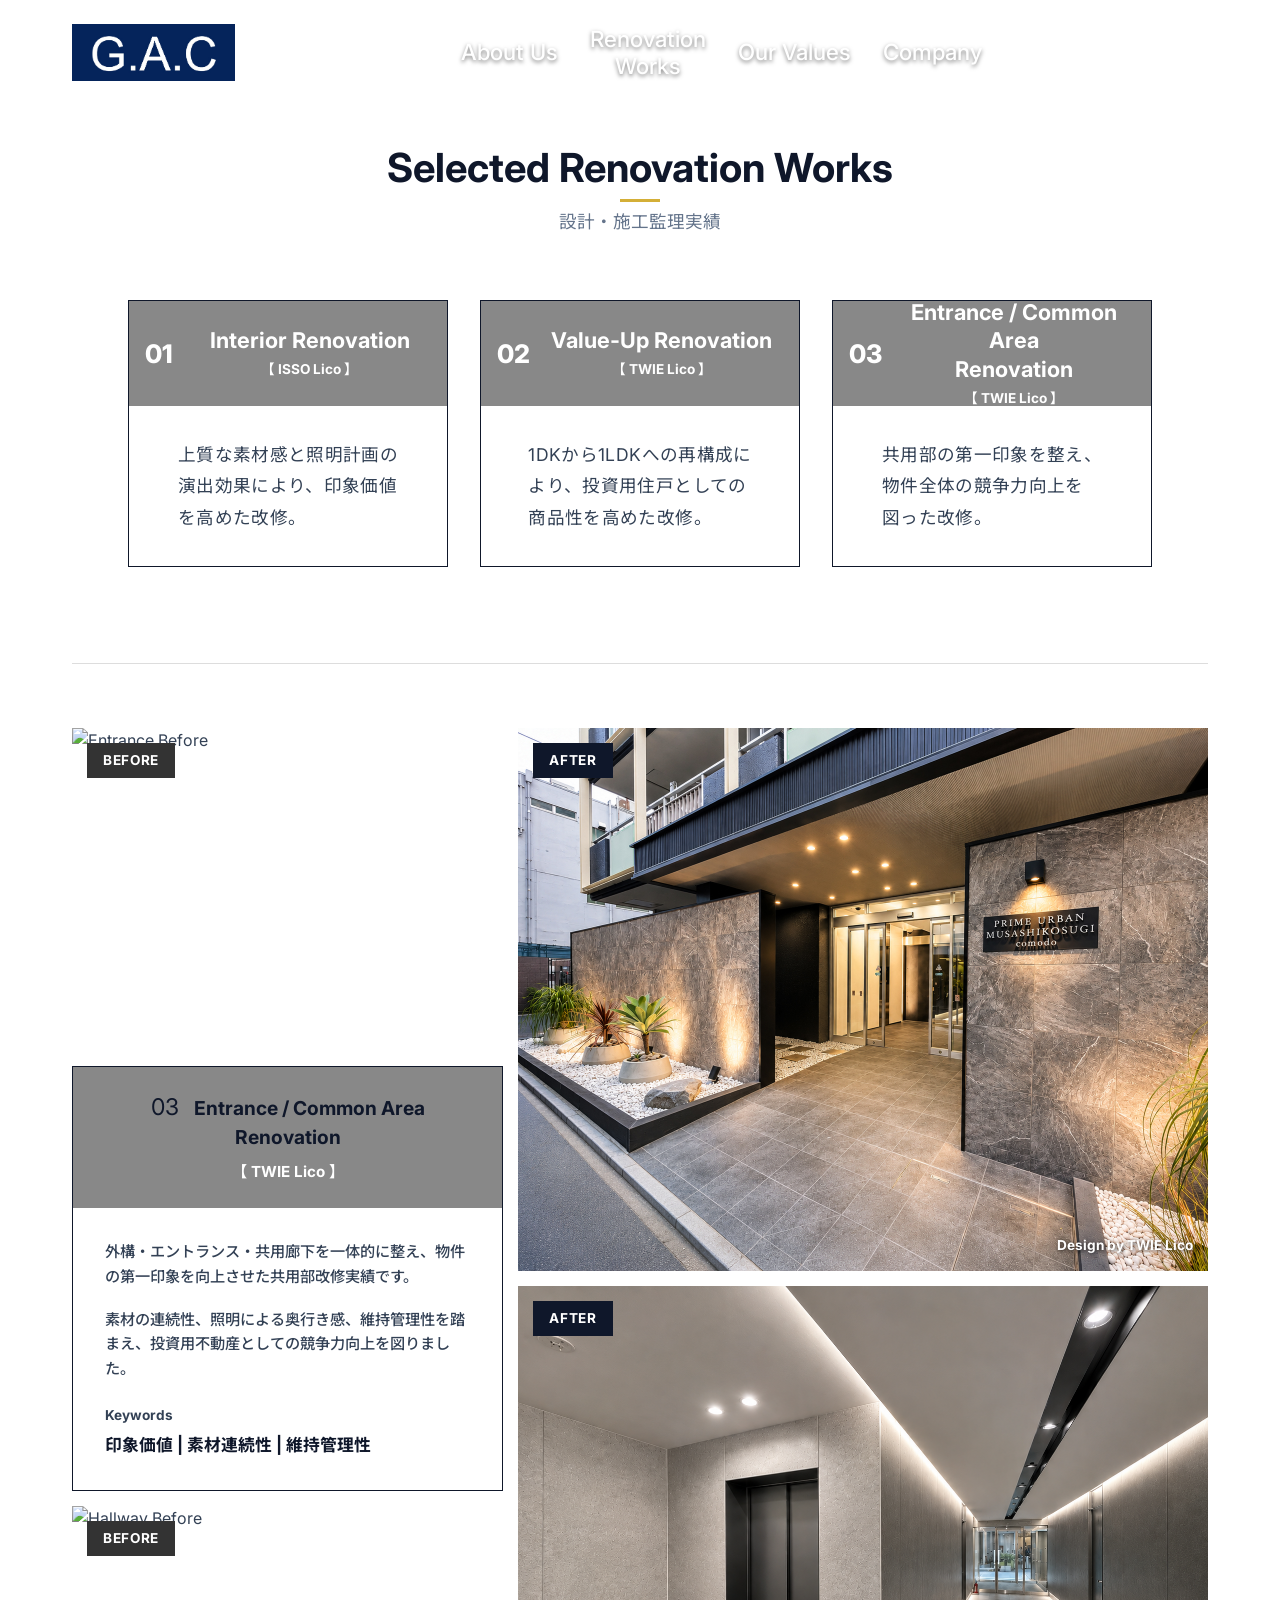
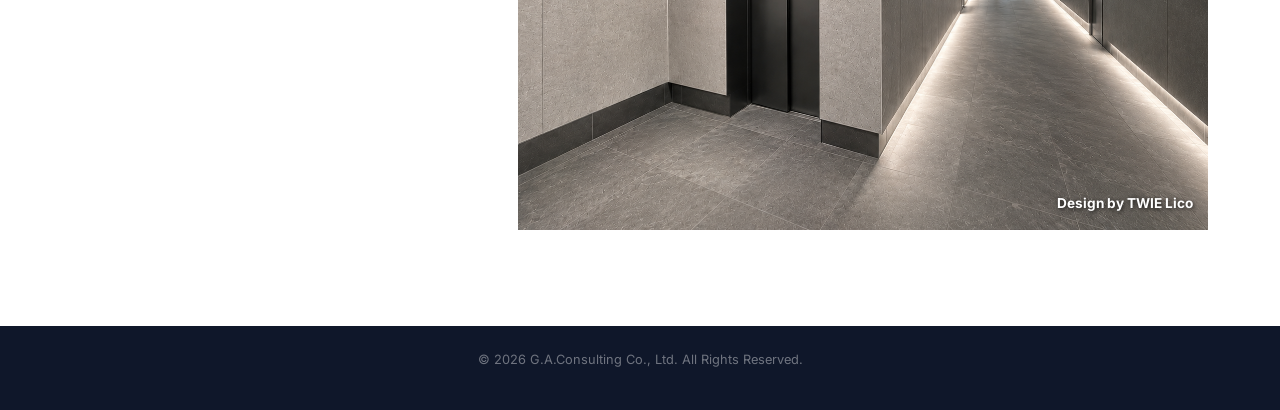
==== renovation-works.html @ d85e5817 "Update line breaks for Entrance Common Area Renovation" ====
<!DOCTYPE html>
<html lang="ja">

<head>
    <meta charset="UTF-8">
    <meta name="viewport" content="width=device-width, initial-scale=1.0">
    <title>Renovation Works - 株式会社G.A.Consulting</title>
    <meta name="description" content="株式会社G.A.Consultingのリノベーション実績。">
    <!-- Google Fonts -->
    <link rel="preconnect" href="https://fonts.googleapis.com">
    <link rel="preconnect" href="https://fonts.gstatic.com" crossorigin>
    <link
        href="https://fonts.googleapis.com/css2?family=Inter:wght@400;500;700;900&family=Noto+Sans+JP:wght@400;500;700&display=swap"
        rel="stylesheet">
    <link rel="stylesheet" href="styles.css?v=94.0">
</head>

<body>

    <!-- Navigation -->
    <nav class="navbar" id="navbar">
        <div class="nav-container">
            <a href="index.html#home" class="logo"><img src="images/gac-logo.jpg" alt="G.A.Consulting" class="logo-img"></a>
            <div class="nav-links">
                <a href="index.html#about">About Us</a>
                <a href="renovation-works.html">Renovation<br>Works</a>
                <a href="index.html#value">Our Values</a>
                <a href="index.html#company">Company</a>
            </div>
            <div class="hamburger">
                <span></span>
                <span></span>
                <span></span>
            </div>
        </div>
    </nav>

    <!-- Renovation Works Section -->
    <section class="section renovation-works-section">
        <div class="container fade-in">
            <div class="section-header">
                <h2 class="section-title">Selected Renovation Works</h2>
                <p class="section-description">設計・施工監理実績</p>
            </div>
            
            <div class="rw-cards">
                <!-- Card 1 -->
                <div class="rw-card">
                    <div class="rw-card-top">
                        <div class="rw-card-num">01</div>
                        <div class="rw-card-title-group">
                            <h3 class="rw-card-title">Interior Renovation</h3>
                            <div class="rw-card-subtitle">【 ISSO Lico 】</div>
                        </div>
                    </div>
                    <div class="rw-card-bottom">
                        <p>上質な素材感と照明計画の<br>演出効果により、印象価値<br>を高めた改修。</p>
                    </div>
                </div>
                
                <!-- Card 2 -->
                <div class="rw-card">
                    <div class="rw-card-top">
                        <div class="rw-card-num">02</div>
                        <div class="rw-card-title-group">
                            <h3 class="rw-card-title">Value-Up Renovation</h3>
                            <div class="rw-card-subtitle">【 TWIE Lico 】</div>
                        </div>
                    </div>
                    <div class="rw-card-bottom">
                        <p>1DKから1LDKへの再構成に<br>より、投資用住戸としての<br>商品性を高めた改修。</p>
                    </div>
                </div>
                
                <!-- Card 3 -->
                <a href="#work-03" class="rw-card" style="text-decoration: none; color: inherit; display: flex; flex-direction: column;">
                    <div class="rw-card-top">
                        <div class="rw-card-num">03</div>
                        <div class="rw-card-title-group">
                            <h3 class="rw-card-title">Entrance / Common Area<br>Renovation</h3>
                            <div class="rw-card-subtitle">【 TWIE Lico 】</div>
                        </div>
                    </div>
                    <div class="rw-card-bottom">
                        <p>共用部の第一印象を整え、<br>物件全体の競争力向上を<br>図った改修。</p>
                    </div>
                </a>
            </div>

            <!-- Work 03 Detail Section -->
            <div id="work-03" class="works-detail-section">
                <div class="works-detail-grid">
                    <!-- Left Column -->
                    <div class="works-col-left">
                        <div class="works-img-wrapper">
                            <span class="badge-before">BEFORE</span>
                            <img src="images/WORKS 03 BFORE1.jpg" alt="Entrance Before">
                        </div>
                        
                        <div class="works-info-box">
                            <div class="works-info-header">
                                <div class="works-info-title-group">
                                    <h4 class="works-info-title"><span style="font-size: 1.2em; font-weight: 400; margin-right: 15px;">03</span>Entrance / Common Area<br>Renovation</h4>
                                    <span class="works-info-subtitle">【 TWIE Lico 】</span>
                                </div>
                            </div>
                            <div class="works-info-body">
                                <p>外構・エントランス・共用廊下を一体的に整え、物件の第一印象を向上させた共用部改修実績です。</p>
                                <p>素材の連続性、照明による奥行き感、維持管理性を踏まえ、投資用不動産としての競争力向上を図りました。</p>
                                <div class="works-keywords">
                                    <span class="keyword-label">Keywords</span>
                                    <span class="keyword-text">印象価値 | 素材連続性 | 維持管理性</span>
                                </div>
                            </div>
                        </div>

                        <div class="works-img-wrapper">
                            <span class="badge-before">BEFORE</span>
                            <img src="images/WORKS 03 BFORE2.jpg" alt="Hallway Before">
                        </div>
                    </div>
                    
                    <!-- Right Column -->
                    <div class="works-col-right">
                        <div class="works-img-wrapper stretch-img">
                            <span class="badge-after">AFTER</span>
                            <img src="images/WORKS 03 AFTER1.jpg" alt="Entrance After">
                            <span class="badge-design">Design by TWIE Lico</span>
                        </div>
                        <div class="works-img-wrapper stretch-img">
                            <span class="badge-after">AFTER</span>
                            <img src="images/WORKS 03 AFTER2.png" alt="Hallway After">
                            <span class="badge-design">Design by TWIE Lico</span>
                        </div>
                    </div>
                </div>
            </div>
        </div>
    </section>

    <!-- Footer -->
    <footer class="footer">
        <div class="container">
            <div class="footer-bottom">
                <p>&copy; 2026 G.A.Consulting Co., Ltd. All Rights Reserved.</p>
            </div>
        </div>
    </footer>

    <script src="script.js"></script>
</body>

</html>
---- styles.css ----
:root {
    /* Color Palette - Intellectual & Trust */
    --primary: #0F172A; /* Deep Navy Blue (Original) */
    --primary-light: #1E293B;
    --accent: #D4AF37;  /* Subtle Gold */
    --accent-hover: #F3C453;
    --text-main: #334155;
    --text-muted: #64748B;
    --bg-main: #F8FAFC;
    --bg-alt: #FFFFFF;
    --glass-bg: rgba(255, 255, 255, 0.85);
    --glass-border: rgba(255, 255, 255, 0.2);
    --shadow-subtle: 0 4px 15px rgba(0, 0, 0, 0.05);
    --shadow-hover: 0 20px 40px rgba(15, 23, 42, 0.25);
}

.nowrap {
    display: inline-block;
    white-space: nowrap;
}

/* PC/スマホ表示切り替え用ユーティリティ */
.pc-only {
    display: block;
}
br.pc-only {
    display: initial;
}
.mobile-only {
    display: none;
}

/* スマホ専用改行：PCでは非表示、モバイルで有効化 */
.mobile-br {
    display: none;
}

.ib {
    display: inline-block;
    white-space: nowrap;
}

* {
    margin: 0;
    padding: 0;
    box-sizing: border-box;
}

html {
    scroll-behavior: smooth;
}

html {
    scroll-behavior: smooth;
}

body {
    font-family: 'Inter', 'Noto Sans JP', sans-serif;
    color: var(--text-main);
    background-color: var(--bg-main);
    line-height: 1.6;
    overflow-x: hidden;
}

.container {
    width: 100%;
    max-width: 1200px;
    margin: 0 auto;
    padding: 0 2rem;
}

/* Typography */
h1, h2, h3, h4 {
    color: var(--primary);
    line-height: 1.2;
}

p {
    margin-bottom: 1rem;
}

/* Buttons */
.btn {
    display: inline-block;
    padding: 0.8rem 2rem;
    font-weight: 500;
    text-decoration: none;
    border-radius: 4px;
    transition: all 0.3s cubic-bezier(0.25, 0.8, 0.25, 1);
    cursor: pointer;
    letter-spacing: 0.5px;
}

.btn-primary {
    background-color: var(--accent);
    color: var(--primary);
    box-shadow: 0 4px 14px 0 rgba(212, 175, 55, 0.39);
}

.btn-primary:hover {
    background-color: var(--accent-hover);
    transform: translateY(-2px);
    box-shadow: 0 6px 20px rgba(212, 175, 55, 0.5);
}

/* Navigation */
.navbar {
    position: fixed;
    top: 0;
    width: 100%;
    z-index: 1000;
    transition: all 0.4s ease;
    padding: 1.5rem 0;
    background: transparent;
}

.navbar.scrolled {
    background: var(--glass-bg);
    backdrop-filter: blur(12px);
    -webkit-backdrop-filter: blur(12px);
    box-shadow: var(--shadow-subtle);
    padding: 1rem 0;
}

.nav-container {
    max-width: 1200px;
    margin: 0 auto;
    padding: 0 2rem;
    display: flex;
    justify-content: space-between;
    align-items: center;
}

.logo {
    font-size: 1.5rem;
    font-weight: 700;
    color: var(--primary);
    text-decoration: none;
    letter-spacing: 1px;
    display: flex;
    align-items: center;
}

.logo-img {
    height: 57px;
    width: auto;
    display: block;
    object-fit: contain;
}

.footer-logo-img {
    height: 60px;
    width: auto;
    margin: 0 auto 0.5rem;
    display: block;
}

.navbar.scrolled .logo, .navbar.scrolled .nav-links a {
    color: var(--primary);
}
.navbar.transparent .logo, .navbar.transparent .nav-links a {
    color: #fff;
    text-shadow: 0 2px 4px rgba(0,0,0,0.5);
}

.nav-links {
    display: flex;
    gap: 2rem;
    align-items: center;
}

.nav-links a {
    text-decoration: none;
    font-weight: 500;
    font-size: 1.4rem;
    transition: color 0.3s ease;
    position: relative;
    text-align: center;
    line-height: 1.2;
}

.nav-links a::after {
    content: '';
    position: absolute;
    width: 0;
    height: 2px;
    bottom: -4px;
    left: 0;
    background-color: var(--accent);
    transition: width 0.3s ease;
}

.nav-links a:hover::after {
    width: 100%;
}

/* Hero Section */
.hero {
    position: relative;
    height: 100vh;
    min-height: 600px;
    display: flex;
    align-items: center;
    justify-content: center;
    background-image: url('images/hp-title.jpg');
    background-size: cover;
    background-position: center;
    overflow: hidden;
}

/* Abstract architectural background elements */
.hero::before {
    content: '';
    position: absolute;
    width: 150vw;
    height: 150vw;
    border: 1px solid rgba(255,255,255,0.05);
    border-radius: 50%;
    top: -50vw;
    right: -25vw;
}
.hero::after {
    content: '';
    position: absolute;
    width: 100vw;
    height: 100vw;
    border: 1px solid rgba(212, 175, 55, 0.1);
    border-radius: 50%;
    bottom: -50vw;
    left: -20vw;
}

.hero-content {
    position: relative;
    z-index: 2;
    text-align: center;
    color: white;
    max-width: 800px;
    padding: 0 2rem;
    opacity: 0;
    transform: translateY(30px);
    animation: fadeUp 1s cubic-bezier(0.16, 1, 0.3, 1) forwards 0.3s;
}

.hero-title {
    color: white;
    font-size: 3.5rem;
    margin-bottom: 1.5rem;
    letter-spacing: -1px;
    font-weight: 700;
}

.hero-subtitle {
    font-size: 1.2rem;
    margin-bottom: 2.5rem;
    color: rgba(255, 255, 255, 0.8);
    font-weight: 400;
}

.hero-watermark {
    position: absolute;
    bottom: 30px;
    right: 30px;
    background-color: rgba(15, 23, 42, 0.4); /* Thinner navy transparency */
    color: white;
    padding: 6px 16px;
    font-size: 0.95rem;
    font-weight: 500;
    z-index: 5;
    letter-spacing: 0.05em;
    pointer-events: none;
}

/* Sections General */
.section {
    padding: 6rem 0;
}

.section-header {
    text-align: center;
    margin-bottom: 4rem;
}

.section-title {
    font-size: 2.5rem;
    margin-bottom: 1rem;
    position: relative;
    display: inline-block;
}

.section-title::after {
    content: '';
    position: absolute;
    width: 40px;
    height: 3px;
    background-color: var(--accent);
    bottom: -10px;
    left: 50%;
    transform: translateX(-50%);
}

.section-description {
    color: var(--text-muted);
    font-size: 1.1rem;
}

/* About Section */
.about-grid {
    display: grid;
    grid-template-columns: 1fr 1fr;
    gap: 4rem;
    align-items: center;
}

.about-text {
    font-size: 1.1rem;
    color: var(--text-main);
}

.about-paragraph {
    position: relative;
    padding-left: 1.2rem;
    margin-bottom: 3rem;
    line-height: 1.8;
}

.about-paragraph::before {
    content: '';
    position: absolute;
    left: 0;
    top: 0;
    bottom: 0;
    width: 4px;
    background-color: #cbd5e1;
}

.about-block-title {
    font-size: 1.4rem;
    font-weight: 700;
    color: var(--primary);
    margin-bottom: 0.5rem;
    line-height: 1.2;
}

.about-paragraph p {
    margin-bottom: 0;
}

.text-accent-blue {
    color: #3b5a82;
    font-weight: 700;
}

.about-image-wrapper {
    width: 100%;
    border-radius: 0;
    overflow: hidden;
    box-shadow: var(--shadow-hover);
    position: relative;
    background: var(--primary);
}

.about-img {
    width: 100%;
    height: auto;
    display: block;
    object-fit: cover;
    transition: transform 0.5s ease;
}

.about-image-wrapper:hover .about-img {
    transform: scale(1.5);
}

.glass-card {
    background: var(--glass-bg);
    backdrop-filter: blur(16px);
    -webkit-backdrop-filter: blur(16px);
    border: 1px solid var(--glass-border);
    border-radius: 12px;
    padding: 2.5rem;
    box-shadow: var(--shadow-subtle);
}

.structure-card {
    height: 300px;
    display: flex;
    flex-direction: column;
    justify-content: center;
    align-items: center;
    position: relative;
    background: linear-gradient(135deg, #f8fafc 0%, #e2e8f0 100%);
    overflow: hidden;
}

.structure-line {
    width: 60%;
    height: 2px;
    background-color: var(--primary);
    margin: 10px 0;
    position: relative;
    opacity: 0.3;
}
.line-1 { transform: translateX(-20px); width: 80%; }
.line-2 { transform: translateX(20px); }
.line-3 { transform: translateX(-10px); width: 40%; }
.structure-card span {
    margin-top: 2rem;
    font-weight: 500;
    color: var(--primary-light);
    letter-spacing: 2px;
    text-transform: uppercase;
    font-size: 0.85rem;
}

/* Value Section */
.value-section {
    background-color: var(--bg-alt);
}

.value-cards {
    display: grid;
    grid-template-columns: repeat(3, 1fr);
    gap: 1.5rem;
    margin-bottom: 5rem;
}

.value-card {
    background: white;
    padding: 2.5rem 2rem;
    border-radius: 12px;
    box-shadow: 0 10px 30px rgba(0, 0, 0, 0.05);
    transition: all 0.3s ease;
    text-align: left;
    text-decoration: none !important; /* Remove blue underline */
    color: inherit !important;
    display: block;
}

.value-card * {
    text-decoration: none !important;
}

.value-card:hover {
    transform: translateY(-5px);
    box-shadow: 0 20px 40px rgba(0, 0, 0, 0.08);
}

.card-header-row {
    display: flex !important;
    flex-direction: row !important;
    align-items: center;
    gap: 1.2rem;
    margin-bottom: 2rem;
}

.card-num {
    font-size: 2.2rem;
    font-weight: 700;
    color: #e2e8f0; /* Balanced grey as in Image (Right) */
    line-height: 1;
    margin: 0;
}

.card-tag {
    background: var(--primary);
    color: white;
    padding: 0.4rem 1.2rem;
    border-radius: 4px;
    font-size: 1rem;
    font-weight: 700;
    white-space: nowrap;
    margin: 0;
}

.card-text {
    color: var(--text-main);
    font-size: 0.95rem;
    line-height: 1.8;
}

/* Value Flow Section */
.value-flow {
    max-width: 900px;
    margin: 0 auto;
    padding: 4rem 2rem;
    background: var(--bg-main);
    border-radius: 12px;
}

.text-navy-bold {
    color: #002B5B; /* GAC Logo Navy */
    font-weight: 700;
}

.flow-header {
    text-align: center;
    margin-bottom: 3rem;
}

.flow-title {
    font-size: 1.8rem;
    color: var(--primary);
    margin-bottom: 0.5rem;
}

.flow-subtitle {
    color: var(--text-muted);
    font-size: 0.9rem;
    margin-bottom: 2rem;
}

.flow-message-box {
    display: inline-block;
    padding: 1.2rem 2.5rem;
    max-width: 95%; /* スマホでもはみ出さないように */
    border: 1px solid #e2e8f0;
    background-color: white;
    border-radius: 12px;
    box-shadow: 0 10px 25px rgba(0, 0, 0, 0.05);
    margin: 1rem auto 0;
}

.flow-message-box p {
    color: var(--primary);
    font-weight: 700;
    font-size: 1.0rem;
    margin: 0;
    line-height: 2em;
    text-align: center; /* Maintained center-align for PC */
}

/* Flow Images Grid */
.flow-images-grid {
    display: flex;
    gap: 0.8rem;
    margin: 1rem 0;
}

.flow-img-wrapper {
    position: relative;
    border-radius: 4px;
    overflow: hidden;
    border: 1px solid #e2e8f0;
    flex: 0 1 auto; /* 自然な幅を維持 */
}

.flow-img-wrapper img {
    height: 220px; /* PC版では上下（高さ）を揃える */
    width: auto;
    max-width: 100%;
    display: block;
    object-fit: contain; /* トリミングしない */
}

.img-label {
    position: absolute;
    top: 0;
    left: 0;
    background: #475569;
    color: white;
    padding: 0.2rem 0.6rem;
    font-size: 0.75rem;
    font-weight: 500;
}

.flow-container {
    display: flex;
    flex-direction: column;
    gap: 0;
}

.flow-item {
    display: grid;
    grid-template-columns: 200px 1fr;
    gap: 2rem;
    padding: 2rem 0;
    scroll-margin-top: 120px; /* Offset to keep target title visible below the header */
}

.flow-side {
    text-align: right;
    display: flex;
    flex-direction: column;
    justify-content: flex-start;
    padding-top: 5px; /* Precision downward shift to match tag row center */
}

.phase-title {
    font-weight: 700;
    color: var(--primary);
    font-size: 1.1rem;
    line-height: 1; /* Match header row */
}

.phase-duration {
    color: var(--text-muted);
    font-size: 0.85rem;
    margin-top: 0.2rem;
}

.flow-main {
    position: relative;
    padding-left: 2.2rem;
    padding-bottom: 2.5rem; /* 矢印の位置を下げるために余白を追加 */
}

/* The Vertical Line */
.flow-main::before {
    content: '';
    position: absolute;
    left: 0;
    top: 0;
    width: 3px;
    height: 100%;
    background: #cbd5e1;
    z-index: 1;
}

/* Only Phase 1 line starts from the number's center */
.flow-item:first-of-type .flow-main::before {
    top: 15px;
    height: calc(100% - 15px);
}

/* Only last phase line ends at the number's center */
.flow-item:last-of-type .flow-main::before {
    height: 15px;
}

.flow-dot {
    position: absolute;
    left: 1.5px;
    transform: translateX(-50%);
    top: 5px; /* Precision downward shift to match tag center */
    width: 2.5rem; /* Fixed width to ensure stable centering regardless of font glyph width */
    text-align: center;
    font-size: 1.4rem;
    font-weight: 800;
    color: #cbd5e1;
    background: #f8fafc;
    z-index: 2;
    line-height: 1;
    letter-spacing: -0.05em;
}

/* Mask the timeline line sticking out above the numbers */
.flow-dot::before {
    content: '';
    position: absolute;
    top: -10px;
    left: 0;
    right: 0;
    height: 10px;
    background: #f8fafc; /* Match Value Flow background */
    z-index: -1;
}

/* Arrow at the bottom of the line */
.flow-main::after {
    content: '';
    position: absolute;
    left: -5.5px; /* Centered on 3px line (center at 1.5px, width 14px -> 1.5 - 7 = -5.5) */
    bottom: 0;
    width: 0;
    height: 0;
    border-left: 7px solid transparent;
    border-right: 7px solid transparent;
    border-top: 11px solid #cbd5e1;
    z-index: 2;
}

.flow-item:last-child .flow-main {
    border-left-color: transparent;
}

.flow-item:last-child .flow-main::before,
.flow-item:last-child .flow-main::after {
    display: none !important;
}

.flow-tag-row {
    display: flex;
    align-items: center;
    gap: 1.5rem;
    margin-bottom: 1rem;
    flex-wrap: wrap;
}

.flow-tag {
    display: inline-block;
    background: var(--primary);
    color: white;
    padding: 0.3rem 1rem;
    border-radius: 4px;
    font-size: 0.85rem;
    font-weight: 600;
}

.flow-catchphrase {
    color: var(--primary);
    font-weight: 700;
    font-size: 1rem;
    position: relative;
}

.flow-catchphrase::before {
    content: '';
    position: absolute;
    left: -1rem;
    top: 50%;
    width: 4px;
    height: 4px;
    background: var(--accent);
    border-radius: 50%;
    transform: translateY(-50%);
}

.flow-content ol {
    list-style: none;
    counter-reset: flow-counter;
}

.flow-content ol > li {
    counter-increment: flow-counter;
    position: relative;
    padding-left: 2rem;
    margin-bottom: 1rem;
    color: var(--text-main);
}

.flow-content ol > li:last-child {
    margin-bottom: 0;
}

.flow-content ol > li::before {
    content: counter(flow-counter);
    position: absolute;
    left: 0;
    top: 2px;
    width: 1.4rem;
    height: 1.4rem;
    background: #e2e8f0;
    color: var(--primary);
    border-radius: 50%;
    display: flex;
    align-items: center;
    justify-content: center;
    font-size: 0.75rem;
    font-weight: 700;
}

.sub-card {
    background: white;
    border: 1px solid #e2e8f0;
    padding: 1rem;
    border-radius: 6px;
    margin-top: 0.5rem;
    font-size: 0.9rem;
    color: var(--text-muted);
    border-left: 4px solid var(--accent);
}

.flow-divider {
    display: block;        /* グリッドではなくブロックとして扱う */
    width: fit-content;    /* 文字数に合わせる */
    margin: 1.5rem 0 1.5rem 232px; /* 左端から縦線の位置（232px）までマージンを取る */
    transform: translateX(-50%);   /* 自分の幅の半分だけ戻して、線を中央にする */
    padding: 0.8rem 2.5rem;
    background: #f0f7ff;
    border: 1px solid #cbd5e1;
    border-radius: 4px;
    font-weight: 700;
    font-size: 0.9rem;
    color: var(--primary);
    white-space: nowrap;   /* 改行を防いで幅を安定させる */
    z-index: 5;
    position: relative;
}

.flow-divider span {
    font-weight: normal;
    font-size: 0.8rem;
    color: var(--text-muted);
}

.duration-guide {
    margin-top: 1.5rem;
    padding-top: 1.5rem;
    border-top: 1px dashed #cbd5e1;
}

.duration-guide strong {
    display: block;
    margin-bottom: 0.8rem;
    font-size: 0.9rem;
    color: var(--primary);
}

.duration-guide small {
    display: block;
    margin-top: 1rem;
    color: var(--text-muted);
}

/* Company Section */
.company-table-wrapper {
    max-width: 800px;
    margin: 0 auto;
    padding: 0;
    overflow: hidden;
}

.company-table {
    width: 100%;
    border-collapse: collapse;
    background: white;
}

.company-table th, .company-table td {
    padding: 1.5rem;
    border-bottom: 1px solid #e2e8f0;
    text-align: left;
}

.company-table tr:last-child th,
.company-table tr:last-child td {
    border-bottom: none;
}

.company-table th {
    width: 30%;
    color: var(--primary);
    font-weight: 500;
    background-color: #f8fafc;
}

.company-table td {
    color: var(--text-main);
}

/* Representative Profile */
.representative-profile {
    max-width: 800px;
    margin: 4rem auto 0;
}

.profile-header {
    text-align: left;
    margin-bottom: 1.5rem;
}

.profile-header h3 {
    font-size: 1.4rem;
    color: var(--primary);
    margin-bottom: 0.2rem;
}

.profile-header p {
    font-size: 0.9rem;
    color: var(--text-muted);
}

.profile-card {
    background: white;
    padding: 2.5rem;
    border-radius: 8px;
    box-shadow: var(--shadow-subtle);
}

.profile-card h4 {
    font-size: 1.2rem;
    color: var(--text-main);
    margin-bottom: 1.5rem;
    padding-bottom: 1rem;
    border-bottom: 1px solid #e2e8f0;
    display: flex;
    align-items: center;
    gap: 0.5rem;
}

.profile-card h4 span {
    font-size: 0.95rem;
    color: var(--text-muted);
    font-weight: normal;
}

.profile-card p {
    line-height: 1.8;
    color: var(--text-muted);
    margin-bottom: 1.5rem;
}

.profile-card p:last-child {
    margin-bottom: 0;
}

/* Footer */
.footer {
    background-color: var(--primary);
    color: white;
    padding: 1.5rem 0;
}

.footer-content {
    display: none;
}

.footer-brand h2 {
    color: white;
    margin-bottom: 0.5rem;
}

.footer-brand p {
    color: rgba(255,255,255,0.6);
    font-size: 0.9rem;
}

.footer-contact {
    text-align: right;
    color: rgba(255,255,255,0.8);
    font-size: 0.9rem;
}

.footer-bottom {
    text-align: center;
    color: rgba(255,255,255,0.4);
    font-size: 0.8rem;
}

/* Animations */
@keyframes fadeUp {
    from {
        opacity: 0;
        transform: translateY(30px);
    }
    to {
        opacity: 1;
        transform: translateY(0);
    }
}

.fade-in {
    opacity: 0;
    transform: translateY(20px);
    transition: opacity 0.8s cubic-bezier(0.16, 1, 0.3, 1), transform 0.8s cubic-bezier(0.16, 1, 0.3, 1);
}

.fade-in.visible {
    opacity: 1;
    transform: translateY(0);
}

/* Professional Team Section */
.team-section {
    background-color: var(--bg-alt);
}

.team-content {
    max-width: 800px;
    margin: 0 auto;
}

.team-content {
    max-width: 950px;
    margin: 0 auto;
}

.team-long-description {
    line-height: 2;
    color: var(--text-main);
    margin-bottom: 3.5rem;
    text-align: center; /* Maintained center-align for PC */
    font-weight: 500;
}

.team-stats-wrapper {
    display: flex;
    justify-content: center;
}

.team-stats-list {
    list-style: none;
    padding: 0;
    display: flex;
    flex-direction: column;
    gap: 1.2rem;
}

.team-stats-list li {
    font-size: 1.1rem;
    display: flex;
    align-items: center;
    justify-content: space-between;
    width: 420px; /* Expanded from 320px to fit longer qualification titles in one line */
}

.team-stats-list .qualification {
    color: var(--text-main);
    font-weight: 500;
}

.team-stats-list .count {
    color: var(--primary);
    font-weight: 700;
    font-size: 1.2rem;
    min-width: 60px;     /* 数字エリアの幅を固定してズレを防止 */
    text-align: right;    /* 右端にピタッと揃える */
}

.design-division {
    margin-top: 4rem;
    padding: 2.5rem 2rem;
    border: 1.5px solid var(--primary);
    text-align: center;
    background: white;
    max-width: 830px;
    margin-left: auto;
    margin-right: auto;
}

.design-division-header {
    font-size: 1.6rem;
    color: var(--text-main);
    margin-bottom: 1rem;
    letter-spacing: 0.05em;
    font-weight: 700;
}

.design-division-header .divider {
    font-weight: normal;
    color: #cbd5e1;
    margin: 0 0.8rem;
}

.design-division-header .brand-name {
    color: #777;
    font-weight: 900;
}

.mobile-br {
    display: none;
}

.design-division p {
    line-height: 1.8;
    color: var(--text-main);
    font-weight: 500;
    font-size: 1.05rem;
    margin-bottom: 0;
}

/* Renovation Works Page */
.renovation-works-section {
    padding: 144px 0 6rem 0;
    background-color: #ffffff;
    min-height: 80vh;
}

.rw-main-title {
    text-align: center;
    font-size: 1.8rem;
    font-weight: 700;
    color: #000;
    margin-bottom: 3.5rem;
    letter-spacing: 0.05em;
}

.rw-cards {
    display: flex;
    justify-content: center;
    gap: 2rem;
    flex-wrap: wrap;
    max-width: 1050px;
    margin: 0 auto;
}

.rw-card {
    width: 100%;
    max-width: 320px;
    display: flex;
    flex-direction: column;
    border: 1px solid var(--primary);
    background: #fff;
}

.rw-card-top {
    background-color: #888888;
    color: #ffffff;
    display: flex;
    padding: 0.5rem 1rem;
    align-items: center;
    height: 105px;
    box-sizing: border-box;
}

.rw-card-num {
    font-size: 1.6rem;
    font-family: 'Inter', sans-serif;
    font-weight: 800;
    line-height: 1;
    margin-right: 0.5rem;
    width: 35px;
}

.rw-card-title-group {
    flex: 1;
    text-align: center;
}

.rw-card-title {
    font-size: 1.36rem;
    font-weight: 700;
    color: #ffffff;
    line-height: 1.3;
    margin-bottom: 0.3rem;
}

.rw-card-subtitle {
    font-size: 0.85rem;
    font-weight: 700;
    color: #ffffff;
}

.rw-card-bottom {
    padding: 2rem 1.5rem;
    min-height: 160px;
    background-color: #ffffff;
    display: flex;
    flex-direction: column;
    justify-content: center;
    align-items: center;
}

.rw-card-bottom p {
    font-size: 1.1rem;
    line-height: 1.8;
    color: var(--text-main);
    margin: 0;
    letter-spacing: 0.02em;
}

/* Works Detail Section (03) */
.works-detail-section {
    margin-top: 6rem;
    padding-top: 4rem;
    border-top: 1px solid #ddd;
}

.works-detail-grid {
    display: grid;
    grid-template-columns: 1fr 1.6fr;
    gap: 15px;
}

.works-col-left, .works-col-right {
    display: flex;
    flex-direction: column;
    gap: 15px;
}

.works-img-wrapper {
    position: relative;
    width: 100%;
}

.works-info-box {
    border: 1px solid var(--primary);
    display: flex;
    flex-direction: column;
}

.works-info-header {
    background-color: #888888;
    color: #fff;
    padding: 1.5rem 1rem;
    display: flex;
    align-items: center;
    justify-content: center;
}

.works-info-title-group {
    text-align: center;
}

.works-info-title {
    font-size: 1.2rem;
    font-weight: 700;
    line-height: 1.4;
    margin-bottom: 0.5rem;
}

.works-info-subtitle {
    font-size: 0.95rem;
    font-weight: 700;
}

.works-info-body {
    background-color: #fff;
    padding: 2rem;
}

.works-info-body p {
    font-size: 0.95rem;
    line-height: 1.6;
    margin-bottom: 1.2rem;
    color: var(--text-main);
    font-weight: 500;
}

.works-keywords {
    margin-top: 1.5rem;
}

.works-keywords .keyword-label {
    display: block;
    font-size: 0.85rem;
    font-weight: 700;
    margin-bottom: 0.3rem;
}

.works-keywords .keyword-text {
    font-size: 1.05rem;
    font-weight: 700;
    color: var(--primary);
}

.works-col-left .works-img-wrapper {
    aspect-ratio: 4/3;
}

.works-col-left .works-img-wrapper img {
    width: 100%;
    height: 100%;
    object-fit: cover;
    display: block;
}

.works-col-right .stretch-img {
    flex: 1;
    height: 100%;
}

.works-col-right .stretch-img img {
    width: 100%;
    height: 100%;
    object-fit: cover;
    display: block;
}

.badge-before, .badge-after {
    position: absolute;
    top: 15px;
    left: 15px;
    padding: 0.4rem 1rem;
    font-size: 0.85rem;
    font-weight: 700;
    color: #fff;
    letter-spacing: 0.05em;
    z-index: 2;
}

.badge-before {
    background-color: #333333;
}

.badge-after {
    background-color: var(--primary);
}

.badge-design {
    position: absolute;
    bottom: 15px;
    right: 15px;
    font-size: 0.85rem;
    font-weight: 700;
    color: #fff;
    z-index: 2;
    text-shadow: 1px 1px 4px rgba(0,0,0,0.8);
}

html {
    scroll-behavior: smooth;
}

/* Responsive */
@media (max-width: 768px) {
    .about-grid {
        grid-template-columns: 1fr;
    }
    
    .works-detail-grid {
        grid-template-columns: 1fr;
    }
    
    .works-col-right .stretch-img {
        aspect-ratio: 4/3;
        flex: none;
    }
    
    .section {
        padding: 2.7rem 0; /* 元の6remから55%削減 */
    }
    
    .section-header {
        margin-bottom: 2.0rem; /* スマホ版のみ50%詰める（元の4remから） */
    }
    
    .hero-title {
        font-size: 2.5rem;
    }
    
    .hero {
        background-position: 30% center;
    }
    
    .nav-container {
        flex-direction: column;
        gap: 0.5rem;
    }
    
    .navbar {
        background: var(--glass-bg) !important;
        backdrop-filter: blur(12px) !important;
        -webkit-backdrop-filter: blur(12px) !important;
        box-shadow: var(--shadow-subtle) !important;
        padding: 0.7rem 0 !important; /* 1remから30%削減 */
    }
    
    .navbar .logo, .navbar .nav-links a {
        color: var(--primary) !important;
        text-shadow: none !important;
    }
    
    .nav-links {
        display: flex;
        flex-wrap: wrap;
        justify-content: center;
        gap: 1rem;
    }
    
    .nav-links a {
        font-size: 0.85rem !important;
        line-height: 0.85 !important; /* 1.2から約30%削減 */
    }
    
    .logo-img {
        height: 34px !important;
    }
    
    .footer-content {
        flex-direction: column;
        text-align: center;
        gap: 2rem;
    }
    
    .profile-card {
        padding: 1.5rem;
    }
    
    .profile-card h4 {
        flex-direction: column;
        align-items: flex-start;
        gap: 0.3rem;
    }
    
    .profile-card h4 .pipe {
        display: none;
    }
    
    .footer-contact {
        text-align: center;
    }
    
    .company-table th, .company-table td {
        display: block;
        width: 100%;
    }
    
    .company-table th {
        padding-bottom: 0.5rem;
        background-color: transparent;
        padding-top: 1.5rem;
        border-bottom: none; /* スマホ版では見出し下の線を消去 */
    }
    .profile-card h4 {
        border-bottom: none; /* 代表者名の下の線を消去 */
        margin-bottom: 0.5rem;
    }
    .company-table td {
        padding-top: 0;
    }
    
    .value-flow {
        padding: 0.5rem 1rem; /* 0.96remから削減 */
    }
    
    .flow-header {
        margin-bottom: 0.75rem; /* 1.44remから約半分に削減 */
    }
    
    .flow-title {
        margin-bottom: 0.24rem;
    }
    
    .flow-item {
        grid-template-columns: 1fr;
        gap: 0rem;
        padding: 1rem 0; /* 2remから半分に削減 */
    }
    
    .flow-side {
        text-align: left;
    }
    
    .flow-main {
        margin-top: 0.5rem;
        padding-left: 1.5rem;
        padding-bottom: 2rem;
        border-left: none;
    }
    
    .flow-tag-row {
        gap: 0.5rem;
    }
    
    .value-cards {
        grid-template-columns: 1fr;
        gap: 0.5rem; /* 1.05remからさらに半分程度に削減 */
        margin-bottom: 2.5rem; /* 5remから半分に削減 */
    }

    .value-card {
        padding-top: 1.25rem; /* 2.5remから半分に削減 */
        padding-bottom: 1.25rem; /* 1.75remからさらに削減 */
    }
    
    .card-header-row {
        gap: 0.8rem;
        margin-bottom: 1.5rem;
    }
    
    .card-num {
        font-size: 1.8rem;
    }
    
    .card-tag {
        font-size: 0.9rem;
        padding: 0.4rem 1rem;
    }
    
    .flow-message-box {
        padding: 0.48rem;
        width: 100%;
    }

    .flow-images-grid {
        flex-direction: column;
        gap: 0.8rem;
    }
    
    .flow-img-wrapper img {
        width: 100%; /* スマホ版では左右（幅）を揃える */
        height: auto;
    }
    
    .flow-message-box p {
        font-size: 0.9rem;
    }
    
    .flow-divider {
        grid-column: 1;
        margin-left: 0;
        flex-direction: column;
        align-items: center;
        text-align: center;
        gap: 0.3rem;
        padding: 0.8rem 1rem;
    }
    
    .flow-catchphrase {
        font-size: 0.9rem;
    }
    
    .team-stats-list {
        gap: 0.85rem;
    }
    
    .team-stats-list li {
        width: 100%;
        max-width: none; 
        font-size: 0.95rem; /* 文字サイズを戻して読みやすく */
        gap: 15px;
    }
    .team-stats-list .count {
        font-size: 1.15rem; /* 数字の存在感を戻す */
    }
    .flow-tag-row {
        flex-direction: column;
        align-items: flex-start;
        gap: 0.5rem;
    }
    
    .flow-divider {
        margin: 1.5rem auto; /* スマホ版はシンプルに中央寄せ */
        transform: none;      /* PC版のずらし設定を解除 */
        width: fit-content;
        padding: 0.8rem 1.5rem;
        display: block;
        text-align: center;
    }
    .flow-catchphrase::before {
        display: none;
    }
    .pc-only {
        display: none;
    }
    .mobile-br {
        display: block;
    }
    .design-division {
        margin-top: 3rem;
        padding: 2rem 0.8rem; /* 文字サイズ拡大に合わせ、わずかに余白を調整 */
    }
    .design-division-header {
        display: flex;
        flex-direction: column;
        align-items: center;
        gap: 0.5rem;
        font-size: 1.3rem;
    }
    .design-division-header .divider {
        display: none;
    }
    .design-division-header .brand-name {
        font-size: 1.5rem;
    }
    .design-division p {
        font-size: 0.9rem;  /* 指定の改行位置で1行に収まる最大級のサイズに拡大 */
        text-align: center;
        line-height: 1.8;   /* 文字サイズに合わせ、行間を最適化 */
    }
    .flow-message-box p {
        text-align: center;
        font-size: 1.0rem;
        line-height: 1.7;
    }

    .duration-guide {
        border-top: none;
        margin-top: 0.75rem;
        padding-top: 0.75rem;
    }

    .team-long-description {
        text-align: left;
        font-size: 0.9rem; /* 10% smaller to improve fit */
        line-height: 1.8;
        text-wrap: balance; /* Automatically balances line lengths to avoid orphans */
    }

    .container {
        padding: 0 1.5rem; /* Slightly more room for text */
    }

    .hero-watermark {
        bottom: 15px;
        right: 50%;
        transform: translateX(50%);
        font-size: 0.8rem;
        padding: 5px 12px;
        width: max-content;
        letter-spacing: 0;
    }

    .about-paragraph:last-of-type {
        margin-bottom: 0; /* スマホ版のみ、最後の段落の下の余白を詰める */
    }
    .pc-only {
        display: none !important;
    }
    .mobile-only {
        display: block !important;
    }
}
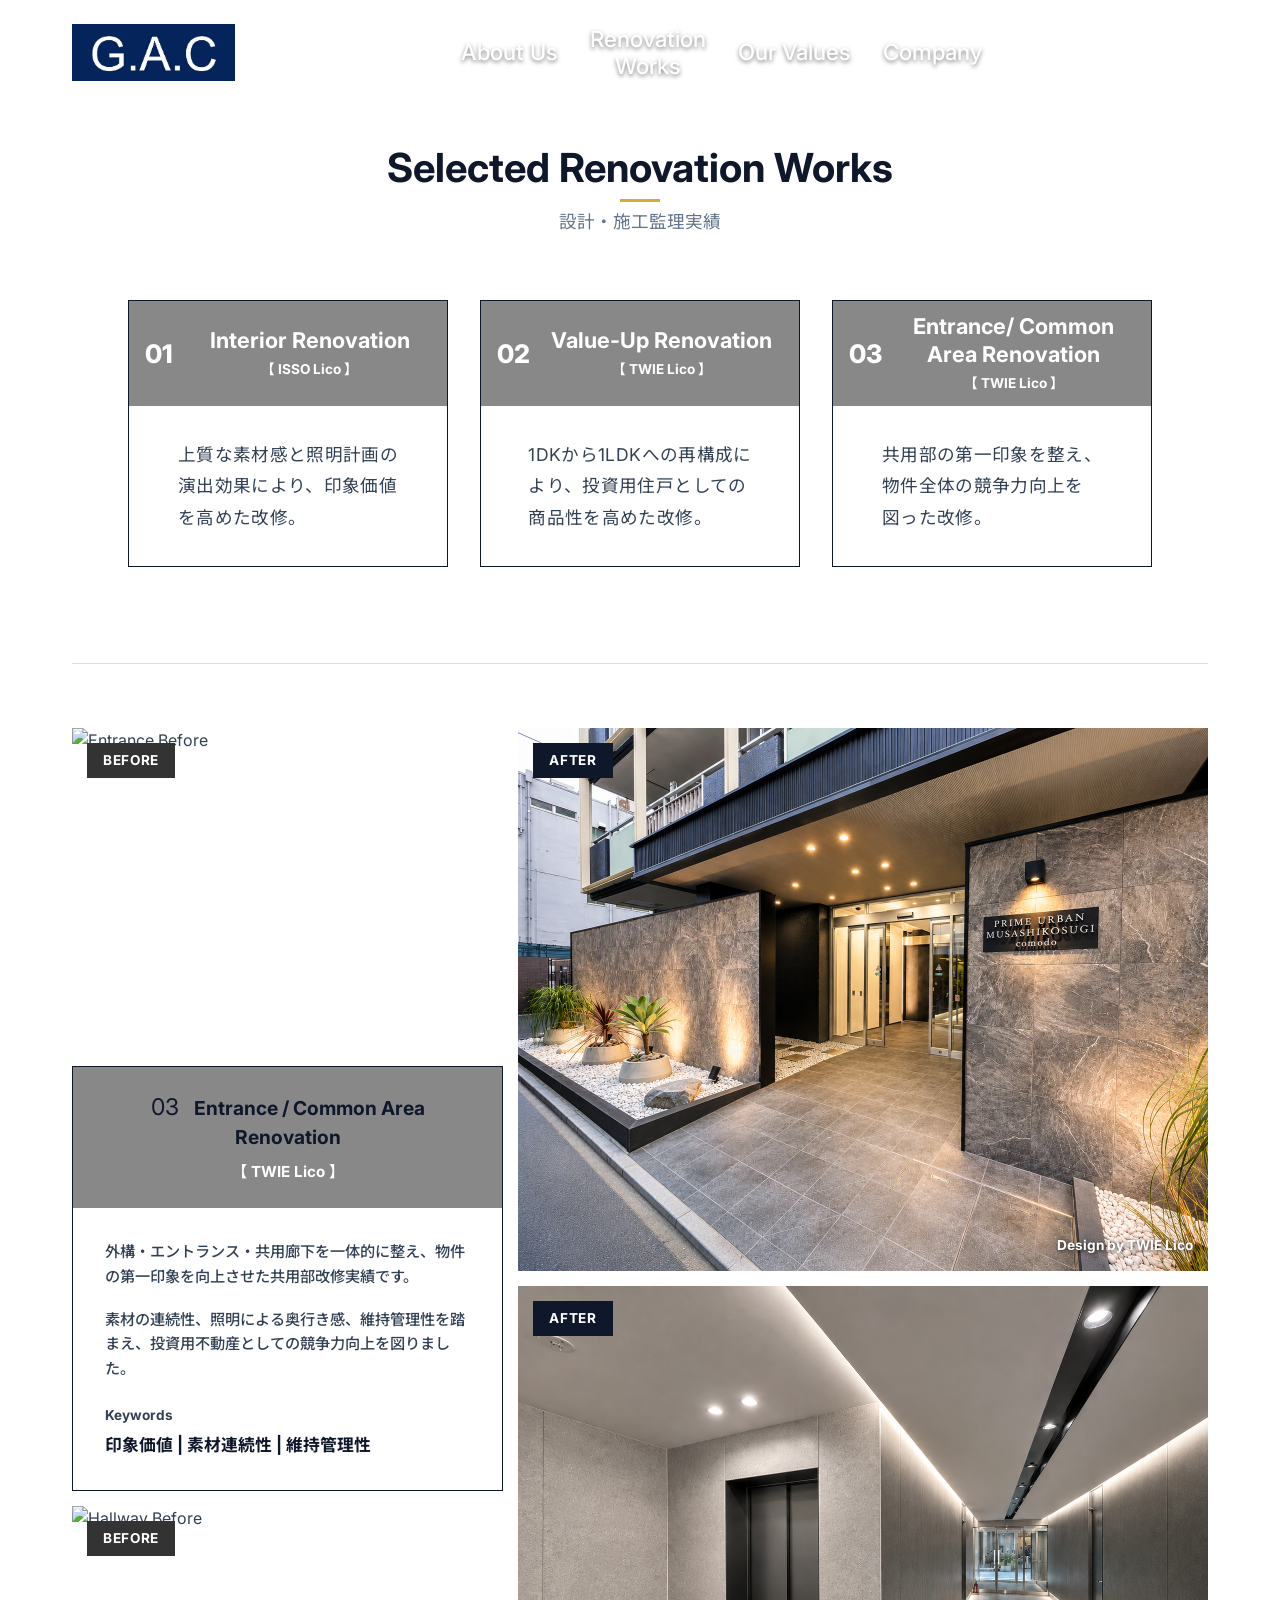
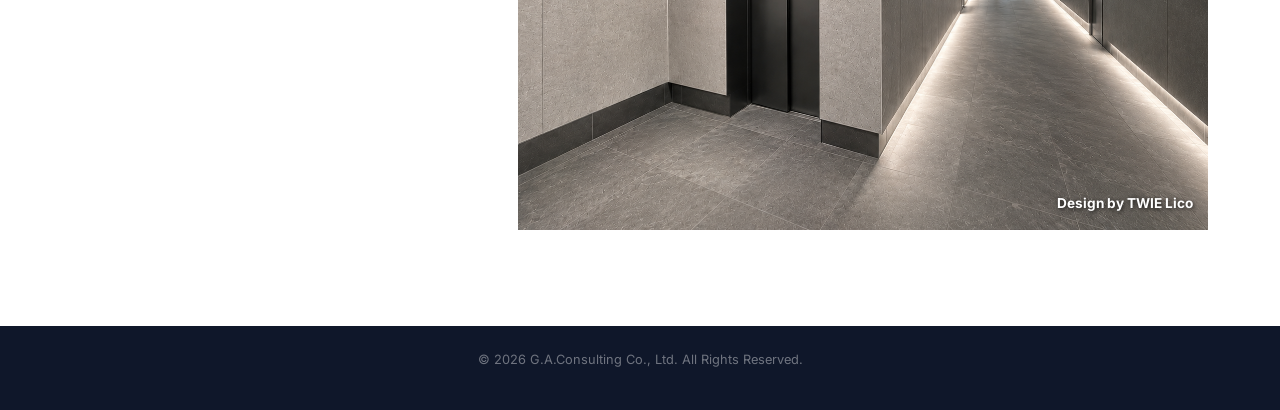
==== commit 3e906487: "Revert card 3 title line break to previous state" ====
--- a/renovation-works.html
+++ b/renovation-works.html
@@ -77,7 +77,7 @@
                     <div class="rw-card-top">
                         <div class="rw-card-num">03</div>
                         <div class="rw-card-title-group">
-                            <h3 class="rw-card-title">Entrance / Common Area<br>Renovation</h3>
+                            <h3 class="rw-card-title">Entrance/ Common<br>Area Renovation</h3>
                             <div class="rw-card-subtitle">【 TWIE Lico 】</div>
                         </div>
                     </div>
